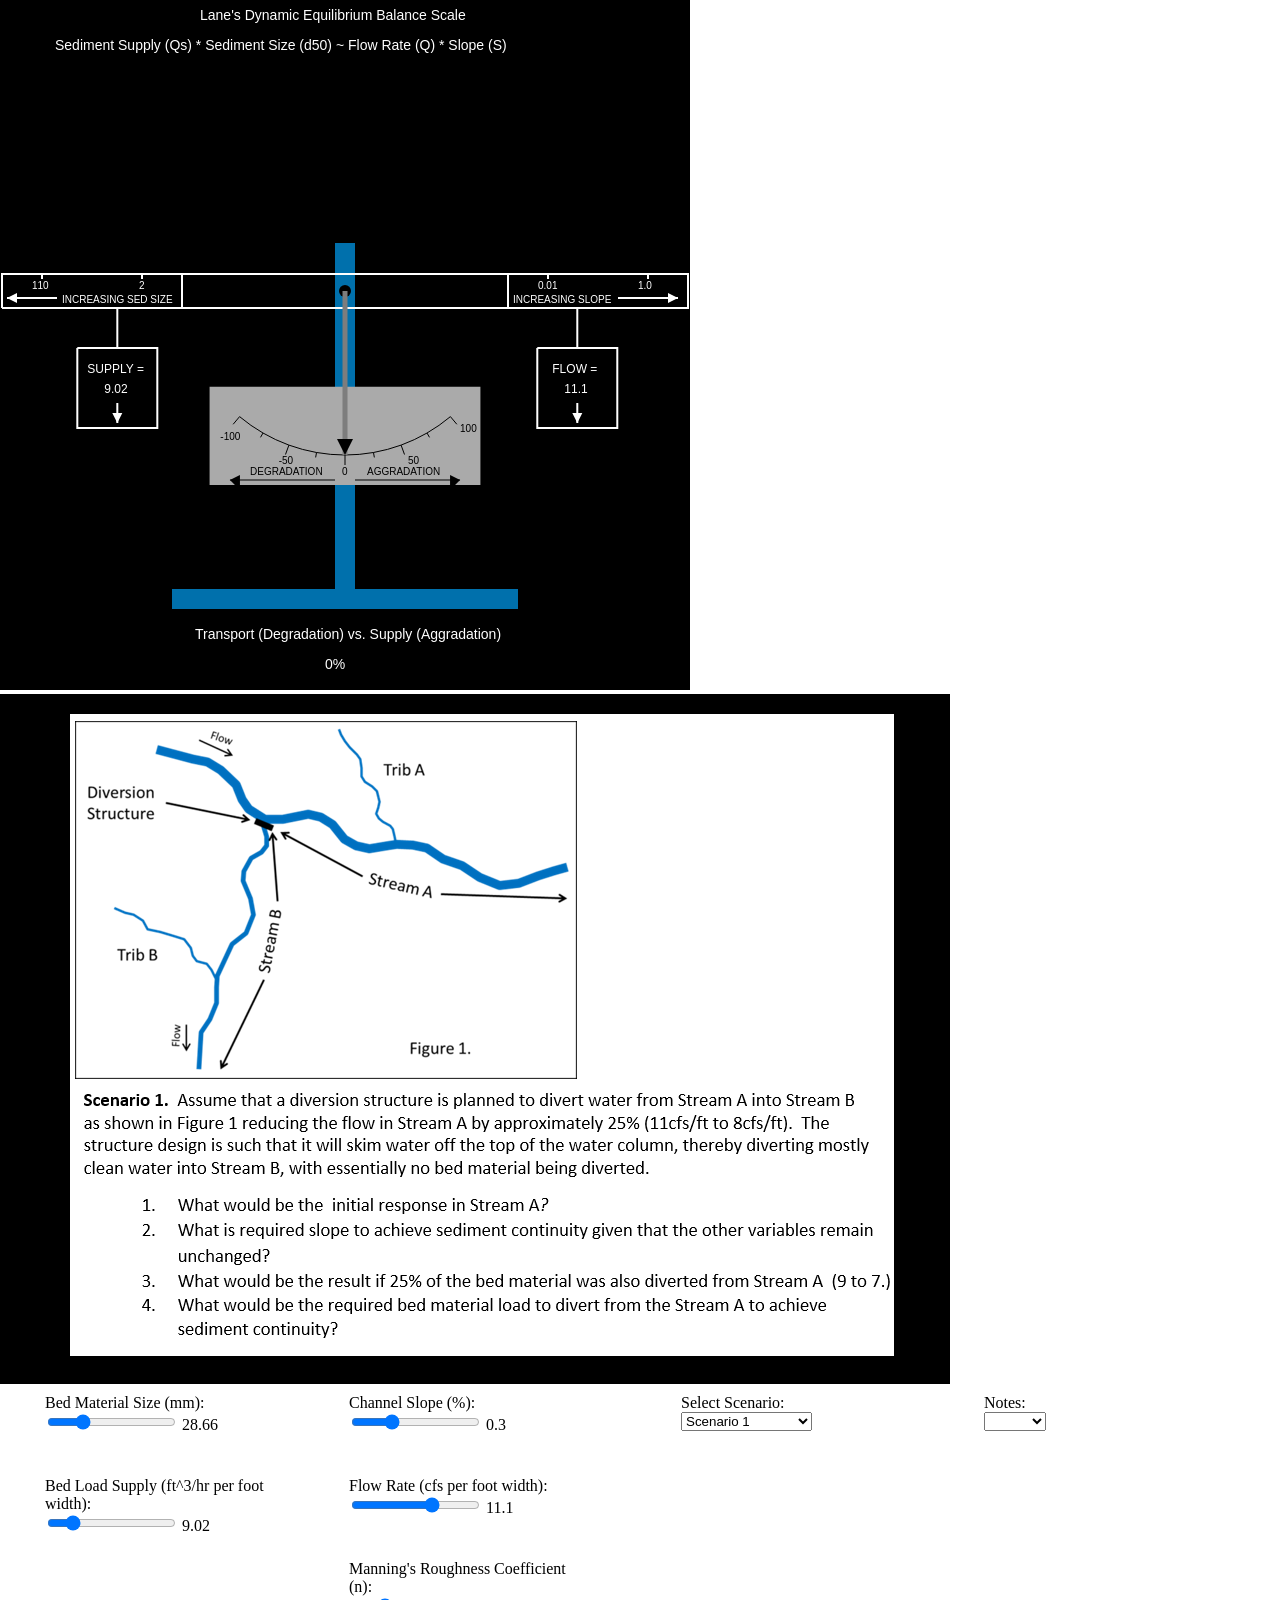
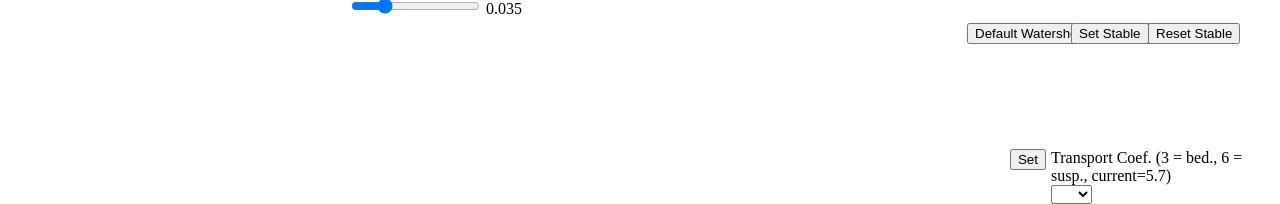
==== index.html @ 031f511f "Added a transport coefficient slider div, select object, and button in index.html and formatting for" ====
<!DOCTYPE html>
<html lang="en-us">
  <head>
    <meta charset="utf-8">
    <meta name="viewport" content="width=device-width, initial-scale=1.0">
    <title>Lanes Balance Scale</title>
    <script src="script.js" defer></script>
    <link href="style.css" rel="stylesheet">
  </head>
  <body>
    <canvas width="690" height="690" class="myCanvas">
      <p>Add suitable fallback here.</p>
    </canvas>
    <canvas width="950" height="690" class="myCanvas2">
      <p>Add suitable fallback here.</p>
    </canvas>
    <form>
      <div class="wrapper">
        <div class="sizeDiv">
          <label for="size">Bed Material Size (mm): </label>
          <input type="range" name="size" id="size" min="2.00" max="110.00" step="0.01" value="28.66">
          <output class="size-output" for="size"></output>
        </div>
        <div class="slopeDiv">
          <label for="slope">Channel Slope (%): </label>
          <input type="range" name="slope" id="slope" min="0.01" max="1.0" step="0.001" value="0.3">
          <output class="slope-output" for="slope"></output>
        </div>
        <div class="supplyDiv">
          <label for="supply">Bed Load Supply (ft^3/hr per foot width): </label>
          <input type="range" name="supply" id="supply" min="1.00" max="50.00" step="0.01" value="9.02">
          <output class="supply-output" for="supply"></output>
        </div>
        <div class="flowDiv">
          <label for="flow">Flow Rate (cfs per foot width): </label>
          <input type="range" name="flow" id="flow" min="2.0" max="16.0" step="0.1" value="11.1">
          <output class="flow-output" for="flow"></output>
        </div>
        <div class="manningDiv">
          <label for="manning">Manning's Roughness Coefficient (n): </label>
          <input type="range" name="manning" id="manning" min="0.01" max="0.12" step="0.001" value="0.035">
          <output class="manning-output" for="manning"></output>
        </div>
        <div class="selectTransportDiv">
          <label for="selectTransport">Transport Coef. (3 = bed., 6 = susp., current=5.7)</label>
          <select id="selectTransport" name="selectTransport">
            <option value="" selected></option>
            <option value="3.0">3.0</option>
            <option value="3.1">3.1</option>
            <option value="3.2">3.2</option>
            <option value="3.3">3.3</option>
            <option value="3.4">3.4</option>
            <option value="3.5">3.5</option>
            <option value="3.6">3.6</option>
            <option value="3.7">3.7</option>
            <option value="3.8">3.8</option>
            <option value="3.9">3.9</option>
            <option value="4.0">4.0</option>
            <option value="4.1">4.1</option>
            <option value="4.2">4.2</option>
            <option value="4.3">4.3</option>
            <option value="4.4">4.4</option>
            <option value="4.5">4.5</option>
            <option value="4.6">4.6</option>
            <option value="4.7">4.7</option>
            <option value="4.8">4.8</option>
            <option value="4.9">4.9</option>
            <option value="5.0">5.0</option>
            <option value="5.1">5.1</option>
            <option value="5.2">5.2</option>
            <option value="5.3">5.3</option>
            <option value="5.4">5.4</option>
            <option value="5.5">5.5</option>
            <option value="5.6">5.6</option>
            <option value="5.7">5.7</option>
            <option value="5.8">5.8</option>
            <option value="5.9">5.9</option>
            <option value="6.0">6.0</option>
          </select>   
        </div>
        <!-- <div class="areaWatershedDiv">
          <label for="areaWatershed">Watershed Area (sq.mi.): </label>
          <input type="range" name="areaWatershed" id="areaWatershed" min="0.1" max="50.0" step="0.1" value="15.0">
          <output class="areaWatershed-output" for="areaWatershed"></output>
        </div>
        <div class="slopeWatershedDiv">
          <label for="slopeWatershed">Watershed Slope (%): </label>
          <input type="range" name="slopeWatershed" id="slopeWatershed" min="0.01" max="1.0" step="0.01" value="0.3">
          <output class="slopeWatershed-output" for="slopeWatershed"></output>
        </div> -->
        <div class="defaultDiv">
          <button class="buttonDefault" type="button">Default Watershed</button>
        </div>
        <div class="submitDiv">
          <button class="buttonExcel" type="button">Set Watershed</button>
        </div>
        <div class="buttonDiv">
          <button class="buttonSetup" type="button">Set Stable</button>
        </div>
        <div class="resetDiv">
          <button class="buttonReset" type="button">Reset Stable</button>
        </div>
        <div class="setTransportDiv">
          <button class="buttonSetTransport" type="button">Set</button>
        </div>

        <div class="selectScenarioDiv">
          <label for="selectScenario">Select Scenario:</label>
          <select id="selectScenario" name="selectScenario">
            <option value="scenario1.png" selected>Scenario 1</option>
            <option value="scenario2.png">Meander Scenario</option>
            <option value="scenario3.png">Scenario 2</option>
            <!-- <option value="scenario4.png">Scenario 3</option> -->
          </select>   
        </div>
        <div class="selectNotesDiv">
          <label for="selectNotes">Notes:</label>
          <select id="selectNotes" name="selectNotes">
            <option value="note1.png">Note 1</option>
            <option value="note2.png">Note 2</option>
          </select>   
        </div>
      </div>
    </form>
  </body>
<!-- 
Answers for Scenario 1, Meander Scenario, and Scenario 2 assuming the following stable condition:
Stable at slope = 0.3%, flow = 11.1, size = 28.66, supply = 9.02 (Default for watershed = 15 sq.mi., S=0.3%).

Scenario 1:
(Assume stable at slope = 0.3%, flow = 11.1, size = 28.66, supply = 9.02)
1.  Answer:  Decrease flow from 11.1 to 8:  Shift towards aggradation: +48%
2.  (Assume slope = 0.3%, flow = 8, size = 28.66, supply = 9.02):  Aggradation:  +48%
    Answer:  Increase slope to 0.416%:  Aggradation:  +0%.
3.  (Assume slope = 0.3%, flow = 8, size = 28.66, supply = 9.02).  
    Answer:  Reduce supply from 9 to 7:  Shift from 48% aggradation to 26% aggradation.
4.  (Assume slope = 0.3%, flow = 8, size = 28.66, supply = 9).  
    Answer:  Reduction from 9 to 4.7 ft3/hr per foot width = 48% reduction.  (9-4.7/9 = 4.3/9 = 48% reduction).

Meander Scenario:
(Assume stable at slope = 0.3%, flow = 11.1, size = 28.66, supply = 9.02)
1.  Answer:  Decrease slope to 0.2%:  Shift towards aggradation: +56%
2.  Answer:  Reduction = 9.02*0.56 = 5.05 ~ 5; New transport capacity = 9.02 - 5.05 = 3.95 ~ 4.
3.  (Assume slope = 0.25%, flow = 16, size = 28.66, supply = 15):  Aggradation: +22%
    Answer:  Reduce supply by 5, from 15 to 10:  Shift towards degradation: -33% to -34%.
    
Scenario 2:
(Assume stable at slope = 0.3%, flow = 11.1, size = 28.66, supply = 9.02)
1.  Answer:  Decrease supply to 1:  Shift towards degradation: -89%
2.  (Assume slope = 0.3%, flow = 11.1, size = 28.66, supply = 1):  Degradation:  -89%
    Answer:  Reduce slope from 0.3% to 0.1%:  Degradation: +0%
-->

</html>
---- style.css ----
body {
  margin: 0;
  /* overflow: hidden; */
  padding : 0
}
label {
  display: block;
}
.wrapper {
  display: grid;
  grid-template-columns: 40px 1fr 30px 30px repeat(4, 1fr);
  gap: 5px;
  grid-template-rows: 1px 1fr 15px 1fr 15px repeat(3, 1fr);
}
.sizeDiv {
  grid-column: 2;
  grid-row: 2;
}
.supplyDiv {
  grid-column: 2;
  grid-row: 4;
}
.slopeDiv {
  grid-column: 5;
  grid-row: 2;
}
.flowDiv {
  grid-column: 5;
  grid-row: 4;
}
.manningDiv {
  grid-column: 5;
  grid-row: 6;
}
.selectTransportDiv {
  grid-column: 8;
  grid-row: 9;
}
/* .areaWatershedDiv {
  grid-column: 7;
  grid-row: 6;
  justify-self: end;
}

.slopeWatershedDiv {
  grid-column: 8;
  grid-row: 6;
} */
.defaultDiv {
  grid-column: 7;
  grid-row: 7;
  position: relative;
  left: 150px;
}
.submitDiv {
  grid-column: 7;
  grid-row: 7;
  position: relative;
  left: 275px;
}

.buttonDiv {
  grid-column: 8;
  grid-row: 7;
  position: relative;
  left: 20px;

}
.resetDiv {
  grid-column: 8;
  grid-row: 7;
  /* justify-self: start; */
  position: relative;
  left: 97px;
}
.setTransportDiv {
  grid-column: 7;
  grid-row: 9;
  justify-self: end;
}

.selectScenarioDiv {
  grid-column: 6;
  grid-row: 2;
  justify-self: end;
/*   position: relative;
  left: 0px;
  top: 0px; */
}

.selectNotesDiv {
  grid-column: 7;
  grid-row: 2;
  justify-self: end;
}
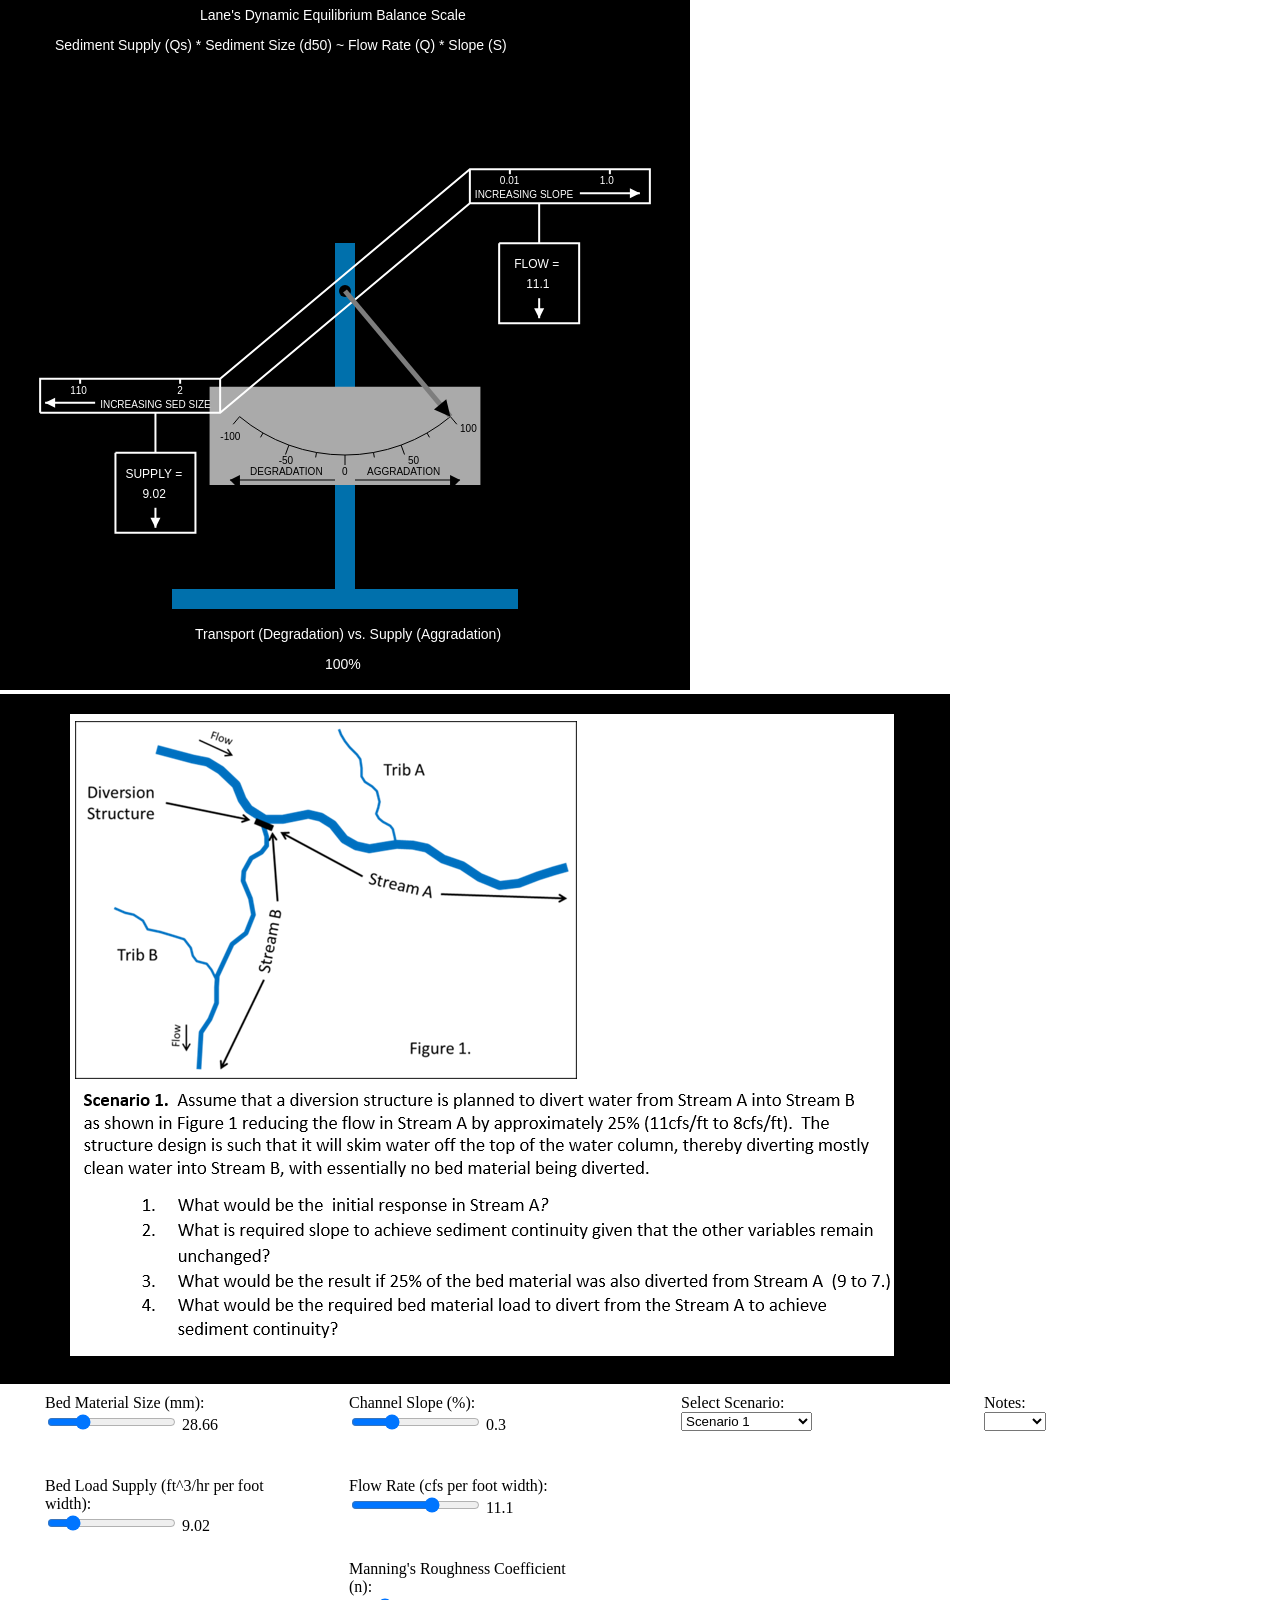
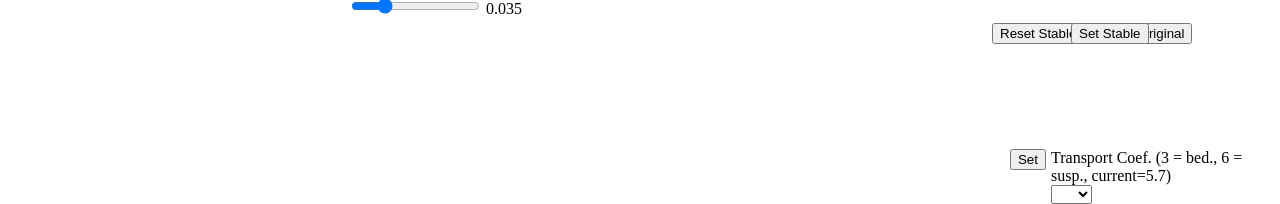
==== commit 2031b304: "Swapped out the 2 watershed buttons for the "Reset Stable" and a new function "Reset Original".  Com" ====
--- a/index.html
+++ b/index.html
@@ -89,17 +89,17 @@
           <output class="slopeWatershed-output" for="slopeWatershed"></output>
         </div> -->
         <div class="defaultDiv">
-          <button class="buttonDefault" type="button">Default Watershed</button>
+          <button class="buttonDefault" type="button">Reset Stable</button>
         </div>
         <div class="submitDiv">
-          <button class="buttonExcel" type="button">Set Watershed</button>
+          <button class="buttonExcel" type="button">Reset Original</button>
         </div>
         <div class="buttonDiv">
           <button class="buttonSetup" type="button">Set Stable</button>
         </div>
-        <div class="resetDiv">
+        <!-- <div class="resetDiv">
           <button class="buttonReset" type="button">Reset Stable</button>
-        </div>
+        </div> -->
         <div class="setTransportDiv">
           <button class="buttonSetTransport" type="button">Set</button>
         </div>
--- a/style.css
+++ b/style.css
@@ -50,7 +50,7 @@
   grid-column: 7;
   grid-row: 7;
   position: relative;
-  left: 150px;
+  left: 175px;
 }
 .submitDiv {
   grid-column: 7;
@@ -66,13 +66,13 @@
   left: 20px;
 
 }
-.resetDiv {
+/* .resetDiv {
   grid-column: 8;
   grid-row: 7;
-  /* justify-self: start; */
   position: relative;
   left: 97px;
-}
+} */
+
 .setTransportDiv {
   grid-column: 7;
   grid-row: 9;
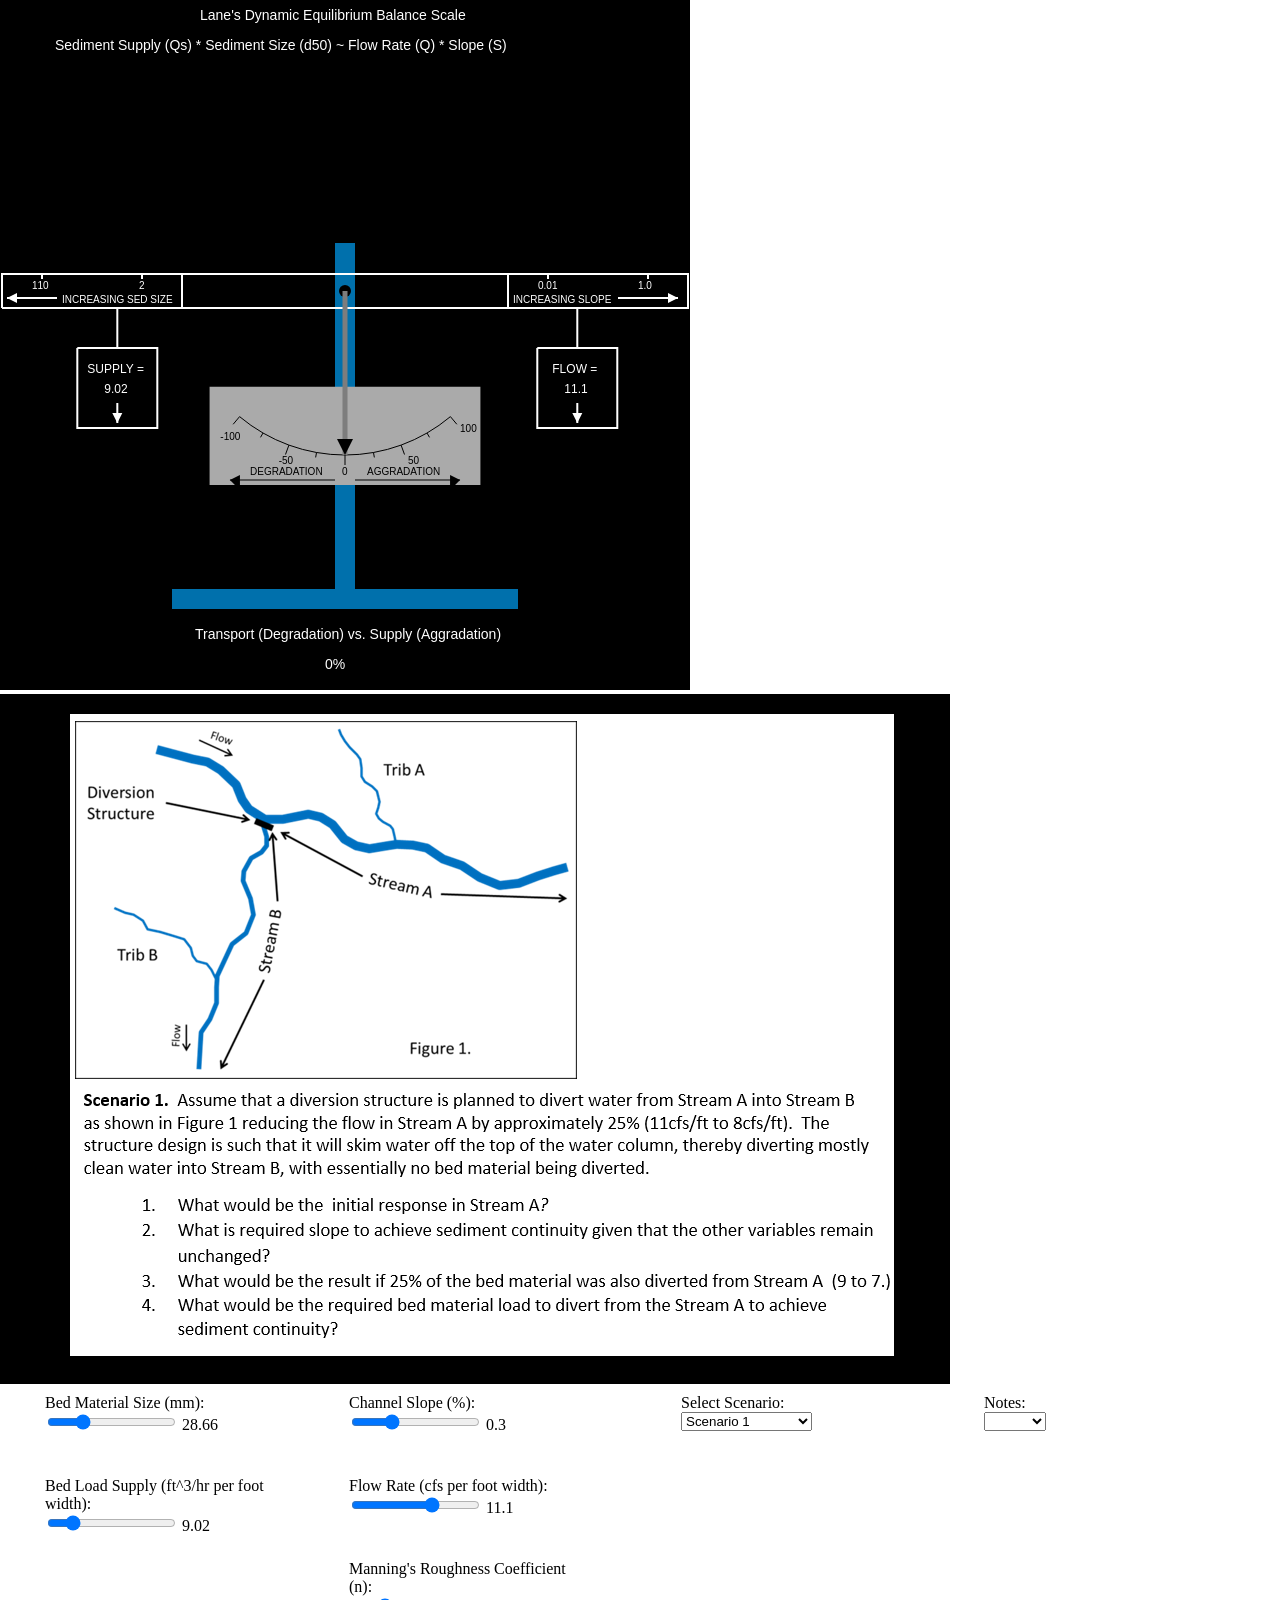
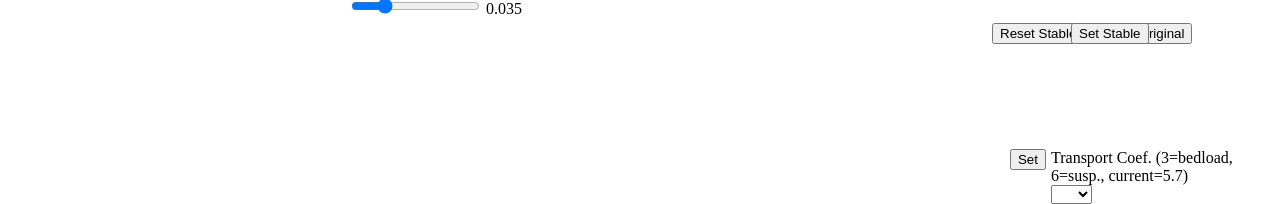
==== commit 9cd28368: "For organization & readability, created a new file, "utils.js", and moved the calculation and charti" ====
--- a/index.html
+++ b/index.html
@@ -4,7 +4,8 @@
     <meta charset="utf-8">
     <meta name="viewport" content="width=device-width, initial-scale=1.0">
     <title>Lanes Balance Scale</title>
-    <script src="script.js" defer></script>
+    <script src="utils.js" defer></script>
+    <script src="main.js" defer></script>
     <link href="style.css" rel="stylesheet">
   </head>
   <body>
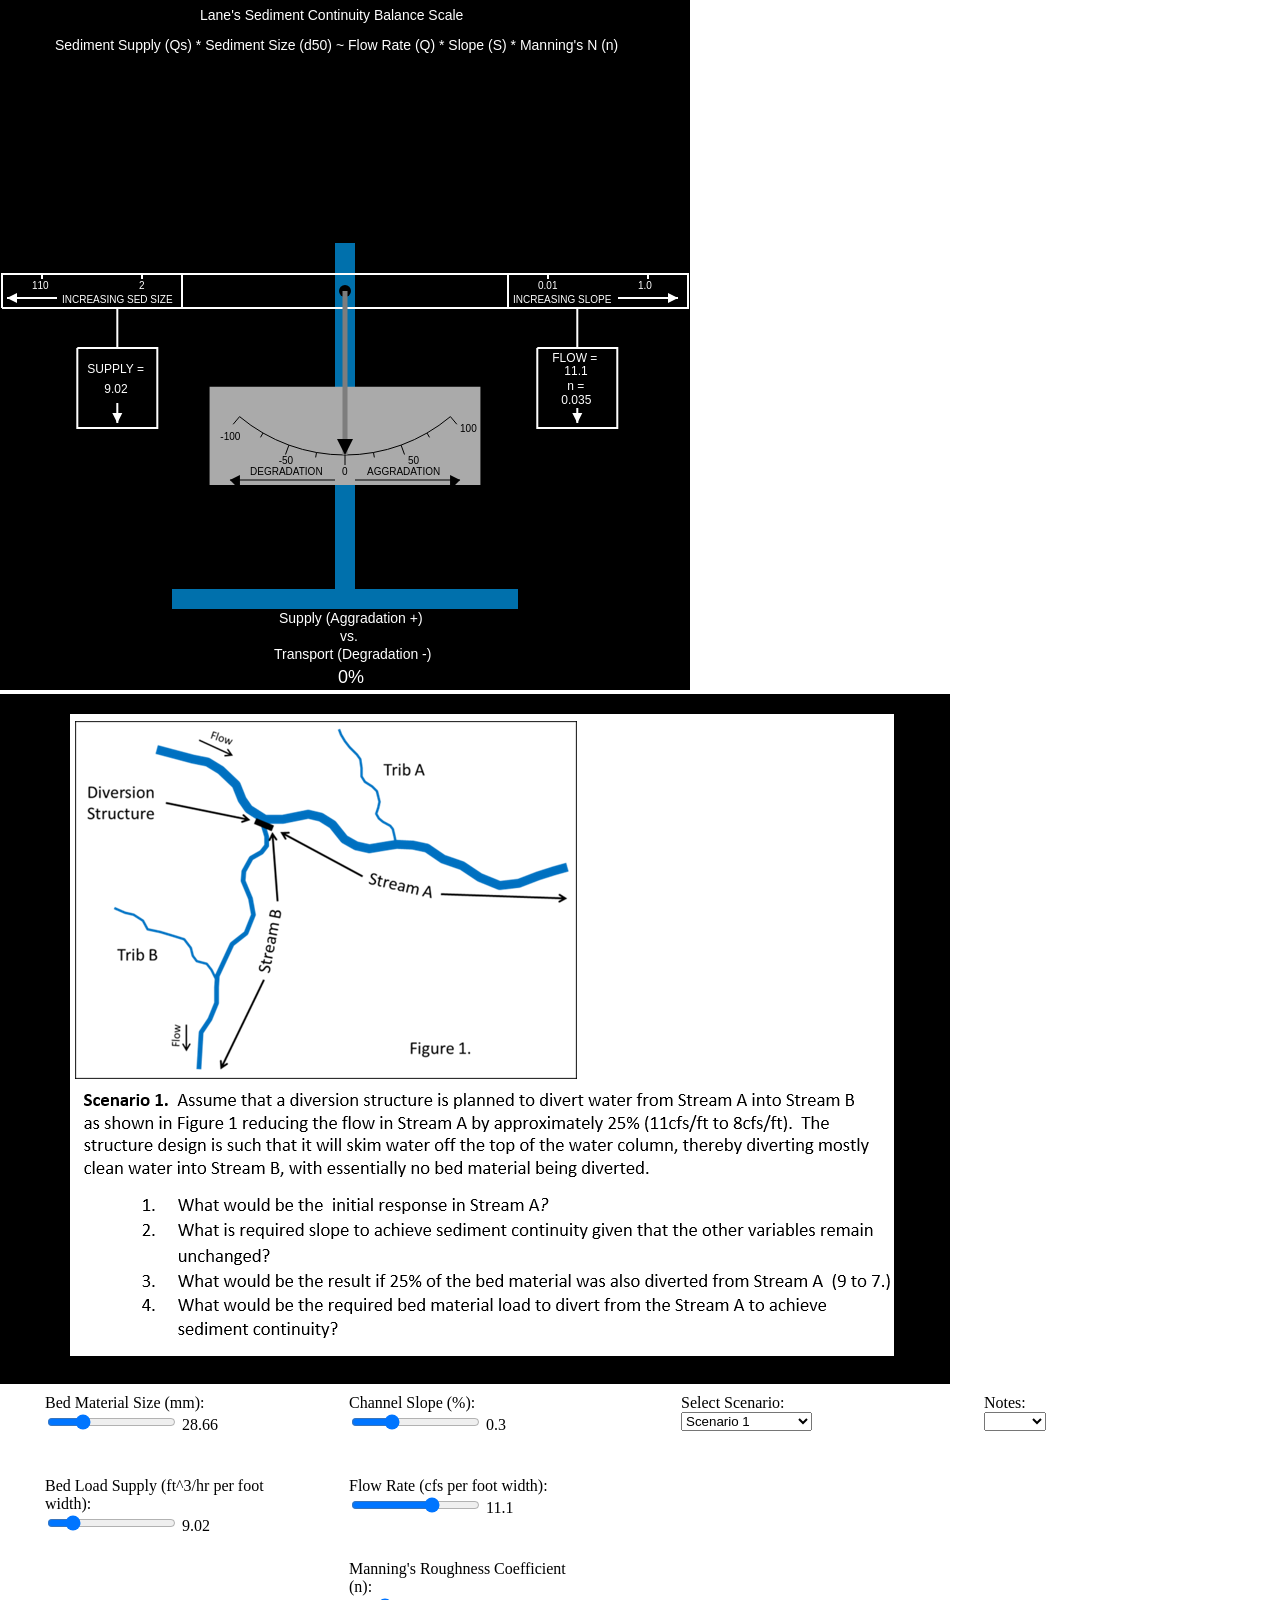
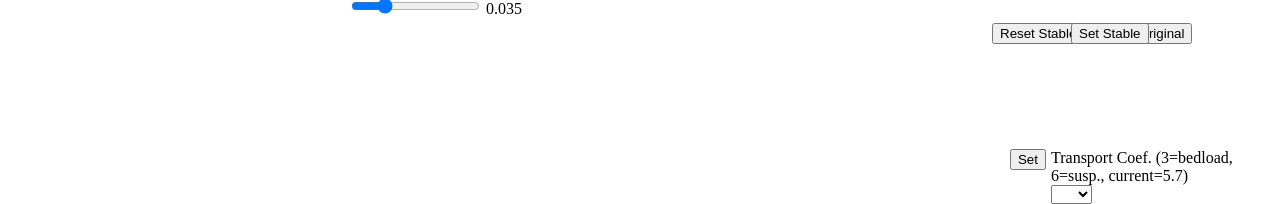
==== commit 4e867c42: "Removed extraneous code and revised comments in "main.js", "style.css", and "index.html"" ====
--- a/index.html
+++ b/index.html
@@ -79,16 +79,6 @@
             <option value="6.0">6.0</option>
           </select>   
         </div>
-        <!-- <div class="areaWatershedDiv">
-          <label for="areaWatershed">Watershed Area (sq.mi.): </label>
-          <input type="range" name="areaWatershed" id="areaWatershed" min="0.1" max="50.0" step="0.1" value="15.0">
-          <output class="areaWatershed-output" for="areaWatershed"></output>
-        </div>
-        <div class="slopeWatershedDiv">
-          <label for="slopeWatershed">Watershed Slope (%): </label>
-          <input type="range" name="slopeWatershed" id="slopeWatershed" min="0.01" max="1.0" step="0.01" value="0.3">
-          <output class="slopeWatershed-output" for="slopeWatershed"></output>
-        </div> -->
         <div class="defaultDiv">
           <button class="buttonDefault" type="button">Reset Stable</button>
         </div>
@@ -98,20 +88,15 @@
         <div class="buttonDiv">
           <button class="buttonSetup" type="button">Set Stable</button>
         </div>
-        <!-- <div class="resetDiv">
-          <button class="buttonReset" type="button">Reset Stable</button>
-        </div> -->
         <div class="setTransportDiv">
           <button class="buttonSetTransport" type="button">Set</button>
         </div>
-
         <div class="selectScenarioDiv">
           <label for="selectScenario">Select Scenario:</label>
           <select id="selectScenario" name="selectScenario">
             <option value="scenario1.png" selected>Scenario 1</option>
             <option value="scenario2.png">Meander Scenario</option>
             <option value="scenario3.png">Scenario 2</option>
-            <!-- <option value="scenario4.png">Scenario 3</option> -->
           </select>   
         </div>
         <div class="selectNotesDiv">
--- a/style.css
+++ b/style.css
@@ -1,6 +1,5 @@
 body {
   margin: 0;
-  /* overflow: hidden; */
   padding : 0
 }
 label {
@@ -36,16 +35,7 @@
   grid-column: 8;
   grid-row: 9;
 }
-/* .areaWatershedDiv {
-  grid-column: 7;
-  grid-row: 6;
-  justify-self: end;
-}
 
-.slopeWatershedDiv {
-  grid-column: 8;
-  grid-row: 6;
-} */
 .defaultDiv {
   grid-column: 7;
   grid-row: 7;
@@ -64,14 +54,7 @@
   grid-row: 7;
   position: relative;
   left: 20px;
-
 }
-/* .resetDiv {
-  grid-column: 8;
-  grid-row: 7;
-  position: relative;
-  left: 97px;
-} */
 
 .setTransportDiv {
   grid-column: 7;
@@ -83,9 +66,6 @@
   grid-column: 6;
   grid-row: 2;
   justify-self: end;
-/*   position: relative;
-  left: 0px;
-  top: 0px; */
 }
 
 .selectNotesDiv {
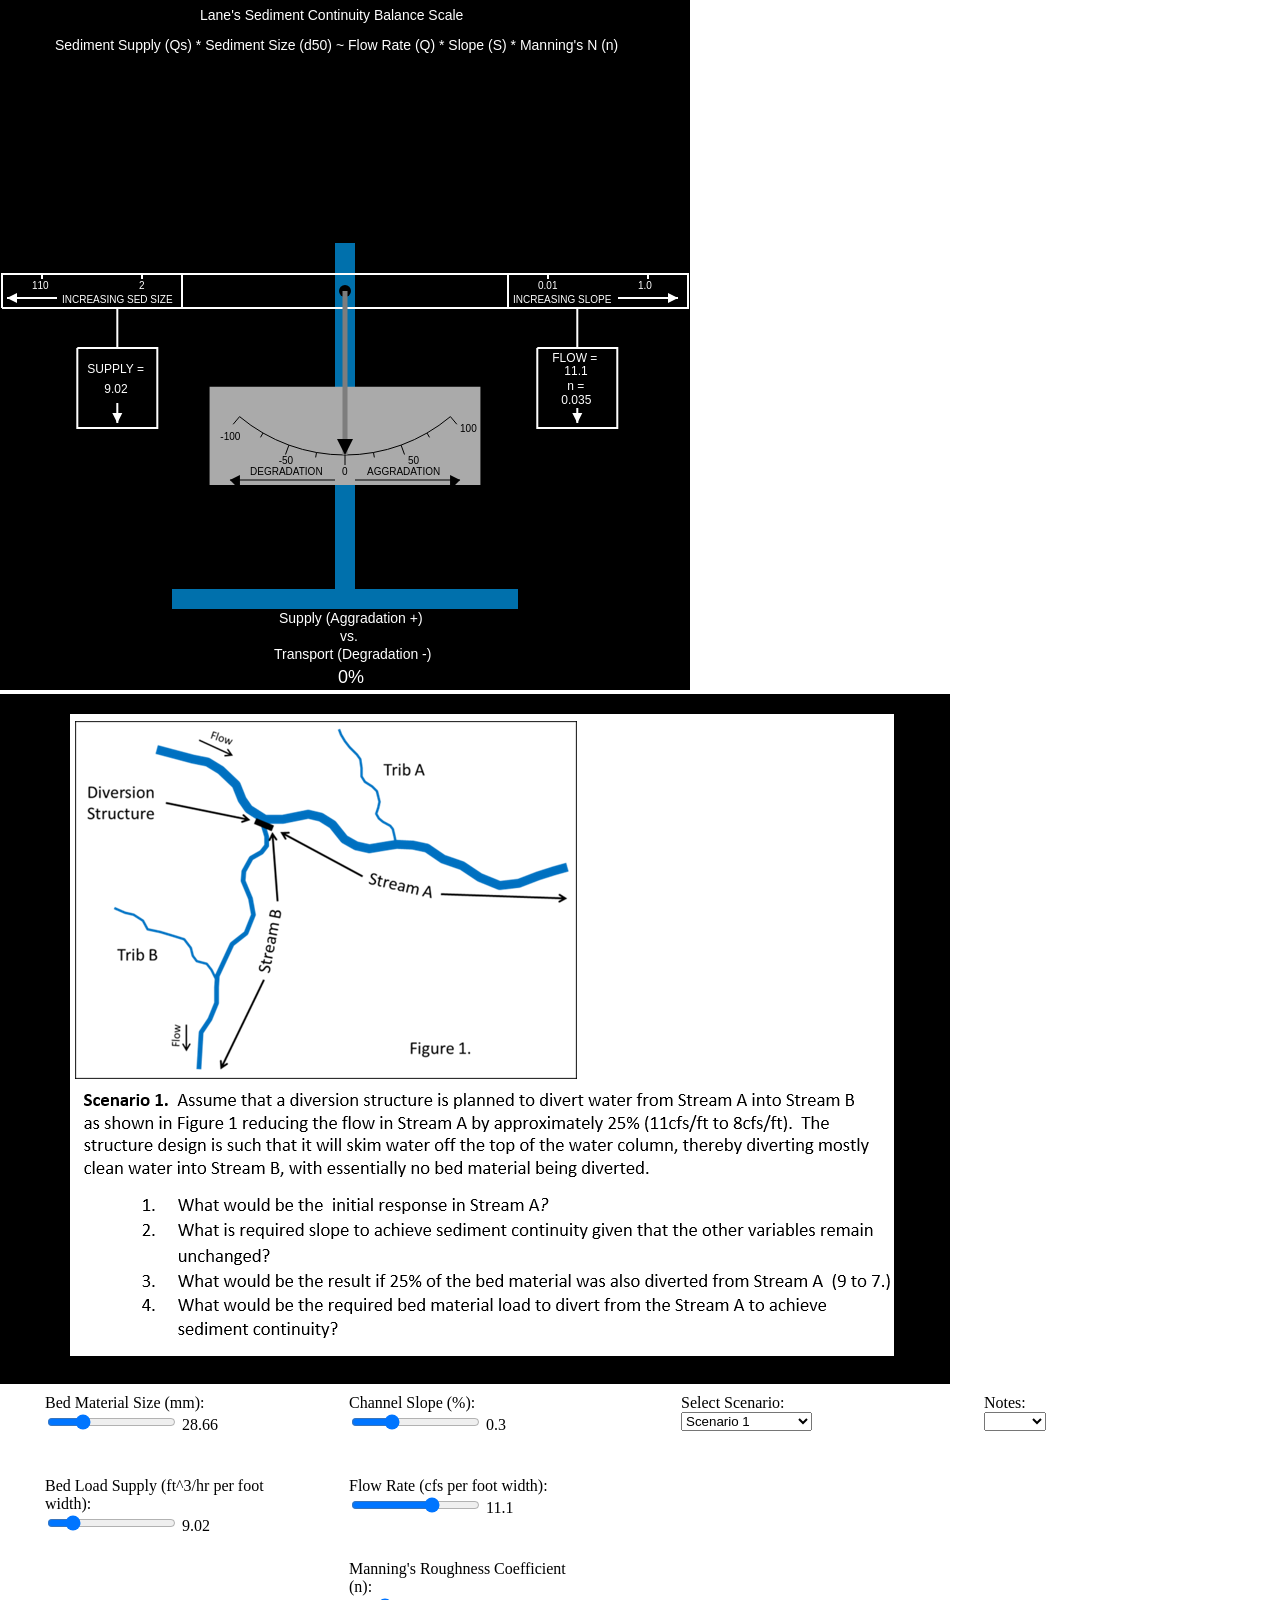
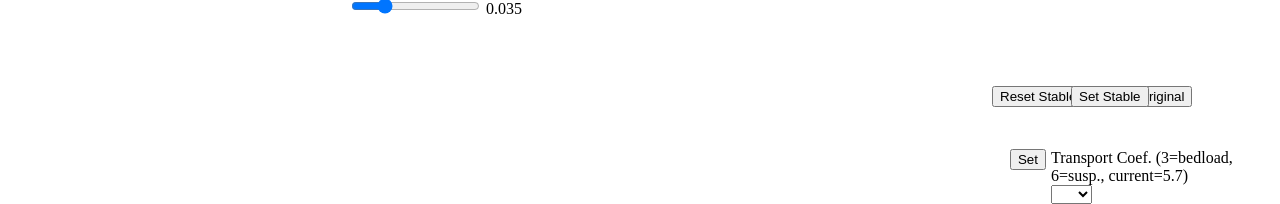
==== commit eec16c7b: "Separated the calculation code from the charting code by creating the file, "calc.js", and moving th" ====
--- a/index.html
+++ b/index.html
@@ -4,6 +4,7 @@
     <meta charset="utf-8">
     <meta name="viewport" content="width=device-width, initial-scale=1.0">
     <title>Lanes Balance Scale</title>
+    <script src="calc.js" defer></script>
     <script src="utils.js" defer></script>
     <script src="main.js" defer></script>
     <link href="style.css" rel="stylesheet">
--- a/style.css
+++ b/style.css
@@ -38,20 +38,20 @@
 
 .defaultDiv {
   grid-column: 7;
-  grid-row: 7;
+  grid-row: 8;
   position: relative;
   left: 175px;
 }
 .submitDiv {
   grid-column: 7;
-  grid-row: 7;
+  grid-row: 8;
   position: relative;
   left: 275px;
 }
 
 .buttonDiv {
   grid-column: 8;
-  grid-row: 7;
+  grid-row: 8;
   position: relative;
   left: 20px;
 }
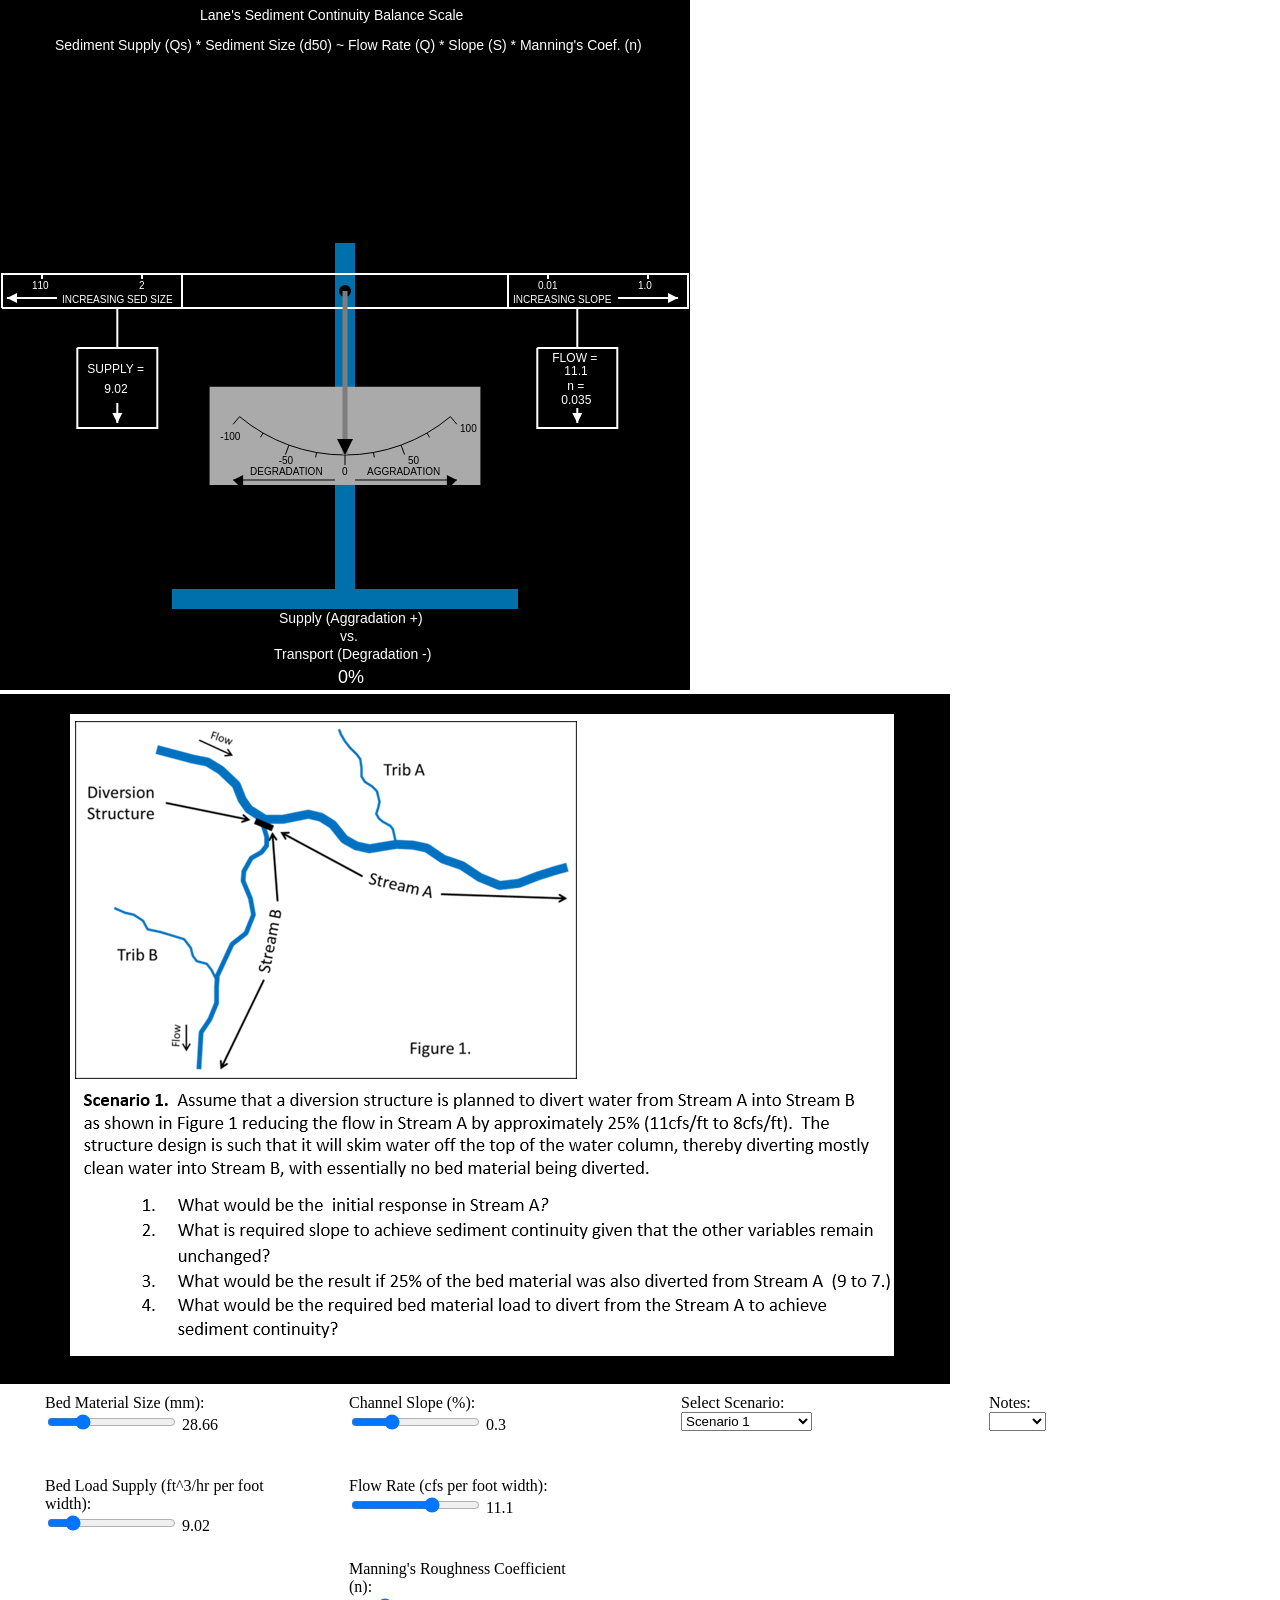
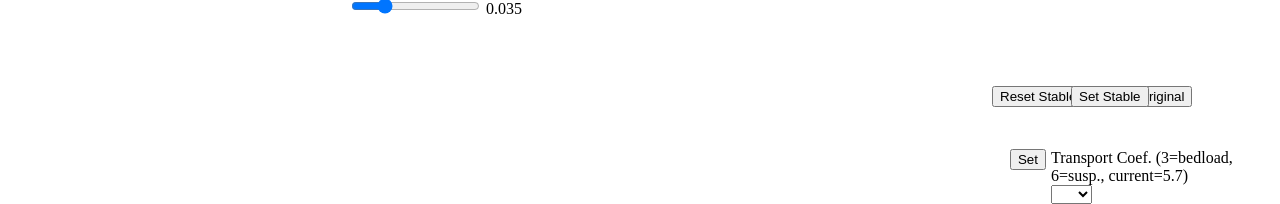
==== commit d1f0043a: "Added a revised notes file, "note.png".  Changed the Notes selection box, to only reference this fil" ====
--- a/index.html
+++ b/index.html
@@ -103,8 +103,7 @@
         <div class="selectNotesDiv">
           <label for="selectNotes">Notes:</label>
           <select id="selectNotes" name="selectNotes">
-            <option value="note1.png">Note 1</option>
-            <option value="note2.png">Note 2</option>
+            <option value="note.png">Notes</option>
           </select>   
         </div>
       </div>
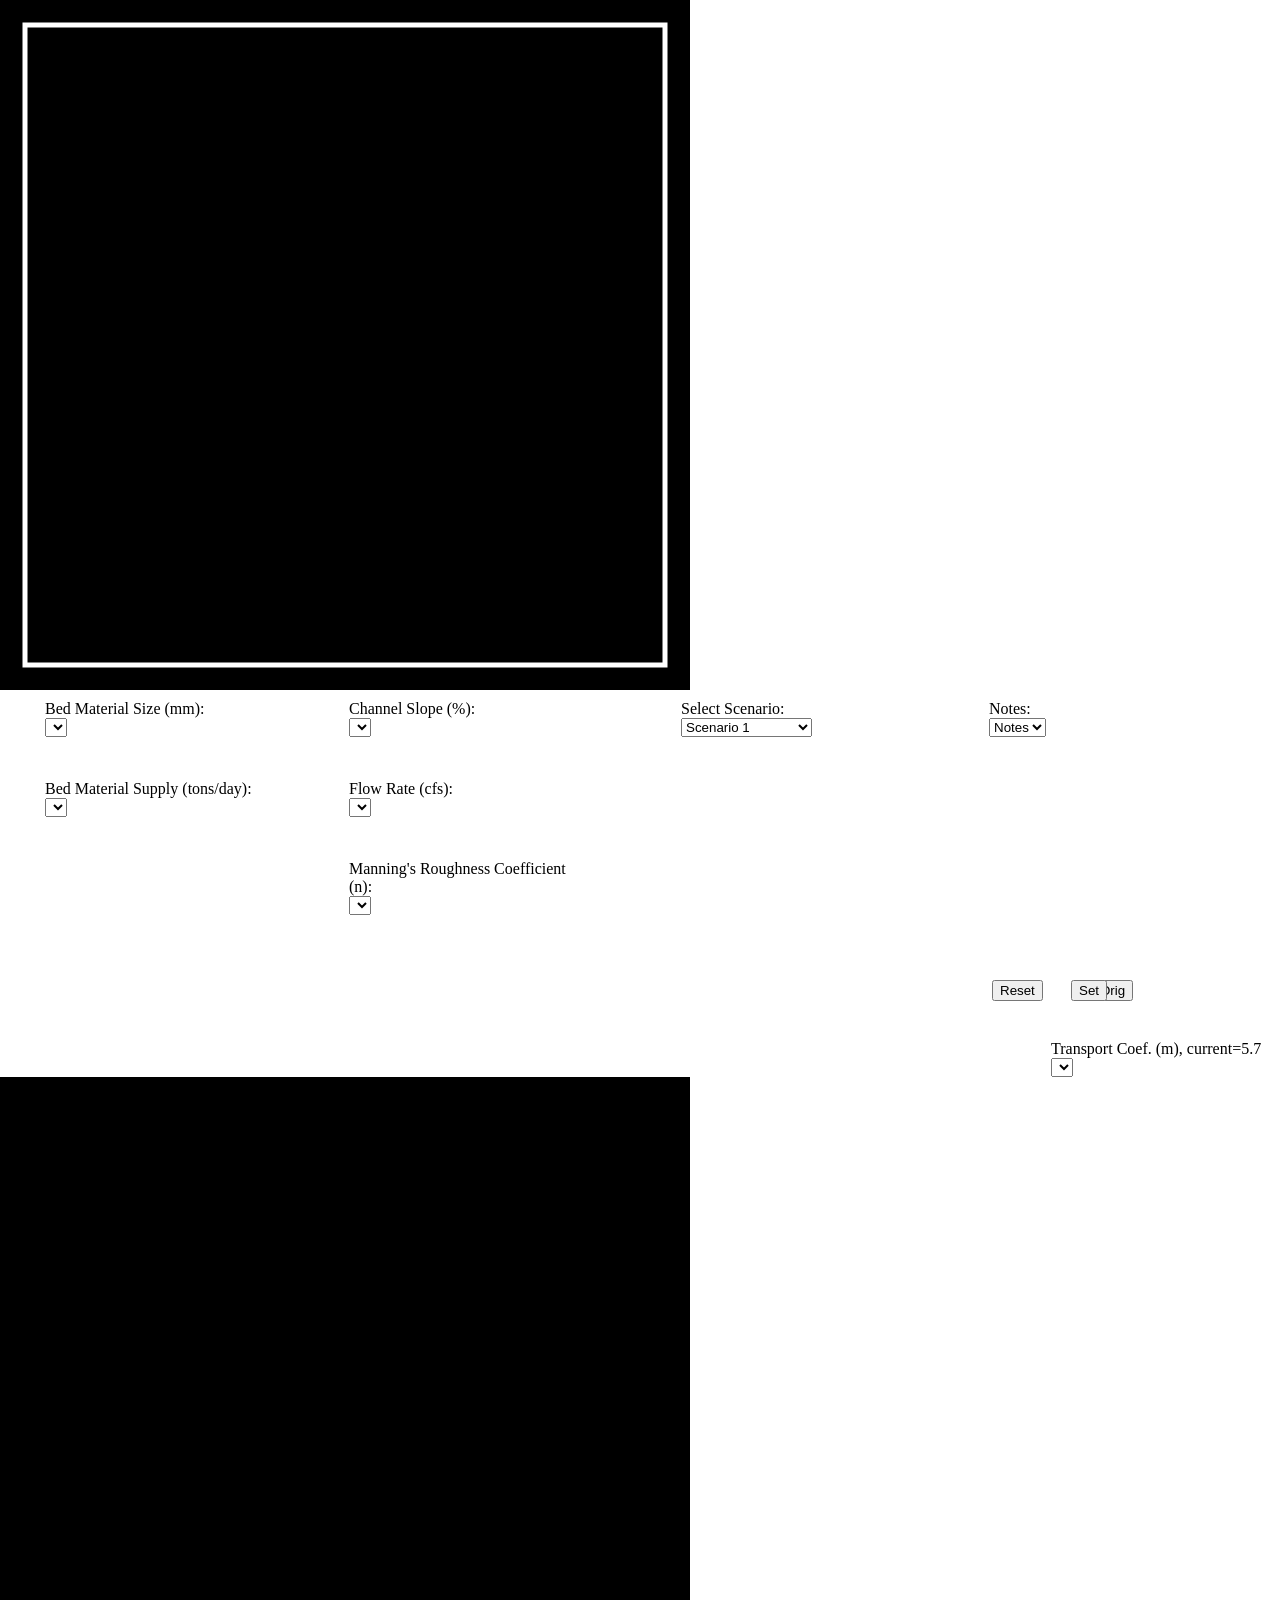
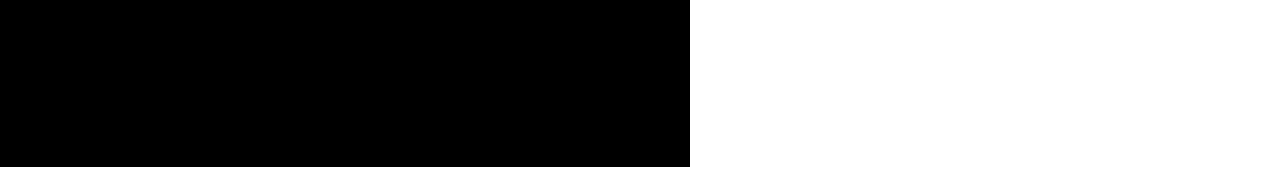
==== commit 304a57a4: "Changed "index.html".  Changed all the data entry slider bars to selection boxes.  Changed the layou" ====
--- a/index.html
+++ b/index.html
@@ -4,8 +4,9 @@
     <meta charset="utf-8">
     <meta name="viewport" content="width=device-width, initial-scale=1.0">
     <title>Lanes Balance Scale</title>
+    <script src="balance_scale.js" defer></script>
     <script src="calc.js" defer></script>
-    <script src="utils.js" defer></script>
+    <!-- <script src="chart.js" defer></script> -->
     <script src="main.js" defer></script>
     <link href="style.css" rel="stylesheet">
   </head>
@@ -13,84 +14,52 @@
     <canvas width="690" height="690" class="myCanvas">
       <p>Add suitable fallback here.</p>
     </canvas>
-    <canvas width="950" height="690" class="myCanvas2">
-      <p>Add suitable fallback here.</p>
-    </canvas>
     <form>
       <div class="wrapper">
         <div class="sizeDiv">
           <label for="size">Bed Material Size (mm): </label>
-          <input type="range" name="size" id="size" min="2.00" max="110.00" step="0.01" value="28.66">
-          <output class="size-output" for="size"></output>
+          <select id="size" name="size">
+            <!-- Options will be added here by JavaScript -->
+          </select>   
         </div>
         <div class="slopeDiv">
           <label for="slope">Channel Slope (%): </label>
-          <input type="range" name="slope" id="slope" min="0.01" max="1.0" step="0.001" value="0.3">
-          <output class="slope-output" for="slope"></output>
+          <select id="slope" name="slope">
+            <!-- Options will be added here by JavaScript -->
+          </select>
         </div>
         <div class="supplyDiv">
-          <label for="supply">Bed Load Supply (ft^3/hr per foot width): </label>
-          <input type="range" name="supply" id="supply" min="1.00" max="50.00" step="0.01" value="9.02">
-          <output class="supply-output" for="supply"></output>
+          <label for="supply">Bed Material Supply (tons/day): </label>
+          <select id="supply" name="supply">
+            <!-- Options will be added here by JavaScript -->
+          </select>
         </div>
         <div class="flowDiv">
-          <label for="flow">Flow Rate (cfs per foot width): </label>
-          <input type="range" name="flow" id="flow" min="2.0" max="16.0" step="0.1" value="11.1">
-          <output class="flow-output" for="flow"></output>
+          <label for="flow">Flow Rate (cfs): </label>
+          <select id="flow" name="flow">
+            <!-- Options will be added here by JavaScript -->
+          </select>   
         </div>
         <div class="manningDiv">
           <label for="manning">Manning's Roughness Coefficient (n): </label>
-          <input type="range" name="manning" id="manning" min="0.01" max="0.12" step="0.001" value="0.035">
-          <output class="manning-output" for="manning"></output>
+          <select id="manning" name="manning">
+            <!-- Options will be added here by JavaScript -->
+          </select>   
         </div>
         <div class="selectTransportDiv">
-          <label for="selectTransport">Transport Coef. (3 = bed., 6 = susp., current=5.7)</label>
+          <label for="selectTransport">Transport Coef. (m), current=5.7</label>
           <select id="selectTransport" name="selectTransport">
-            <option value="" selected></option>
-            <option value="3.0">3.0</option>
-            <option value="3.1">3.1</option>
-            <option value="3.2">3.2</option>
-            <option value="3.3">3.3</option>
-            <option value="3.4">3.4</option>
-            <option value="3.5">3.5</option>
-            <option value="3.6">3.6</option>
-            <option value="3.7">3.7</option>
-            <option value="3.8">3.8</option>
-            <option value="3.9">3.9</option>
-            <option value="4.0">4.0</option>
-            <option value="4.1">4.1</option>
-            <option value="4.2">4.2</option>
-            <option value="4.3">4.3</option>
-            <option value="4.4">4.4</option>
-            <option value="4.5">4.5</option>
-            <option value="4.6">4.6</option>
-            <option value="4.7">4.7</option>
-            <option value="4.8">4.8</option>
-            <option value="4.9">4.9</option>
-            <option value="5.0">5.0</option>
-            <option value="5.1">5.1</option>
-            <option value="5.2">5.2</option>
-            <option value="5.3">5.3</option>
-            <option value="5.4">5.4</option>
-            <option value="5.5">5.5</option>
-            <option value="5.6">5.6</option>
-            <option value="5.7">5.7</option>
-            <option value="5.8">5.8</option>
-            <option value="5.9">5.9</option>
-            <option value="6.0">6.0</option>
+            <!-- Options will be added here by JavaScript -->
           </select>   
         </div>
         <div class="defaultDiv">
-          <button class="buttonDefault" type="button">Reset Stable</button>
+          <button class="buttonDefault" type="button">Reset</button>
         </div>
         <div class="submitDiv">
-          <button class="buttonExcel" type="button">Reset Original</button>
+          <button class="buttonExcel" type="button">Orig</button>
         </div>
         <div class="buttonDiv">
-          <button class="buttonSetup" type="button">Set Stable</button>
-        </div>
-        <div class="setTransportDiv">
-          <button class="buttonSetTransport" type="button">Set</button>
+          <button class="buttonSetup" type="button">Set</button>
         </div>
         <div class="selectScenarioDiv">
           <label for="selectScenario">Select Scenario:</label>
@@ -108,6 +77,23 @@
         </div>
       </div>
     </form>
+    <canvas width="690" height="690" class="myCanvas2">
+      <p>Add suitable fallback here.</p>
+    </canvas>
+    <!-- <form>
+      <div class="wrapper2">
+        <div class="widthDiv">
+          <label for="selectWidth">Stream Width (feet): </label>
+          <select id="selectWidth" name="selectWidth">
+          </select>   
+        </div>
+        <div class="densityDiv">
+          <label for="selectDensity">Bed Material Density (lbs/ft^3): </label>
+          <select id="selectDensity" name="selectDensity">
+          </select>   
+        </div>
+      </div>
+    </form> -->
   </body>
 <!-- 
 Answers for Scenario 1, Meander Scenario, and Scenario 2 assuming the following stable condition:
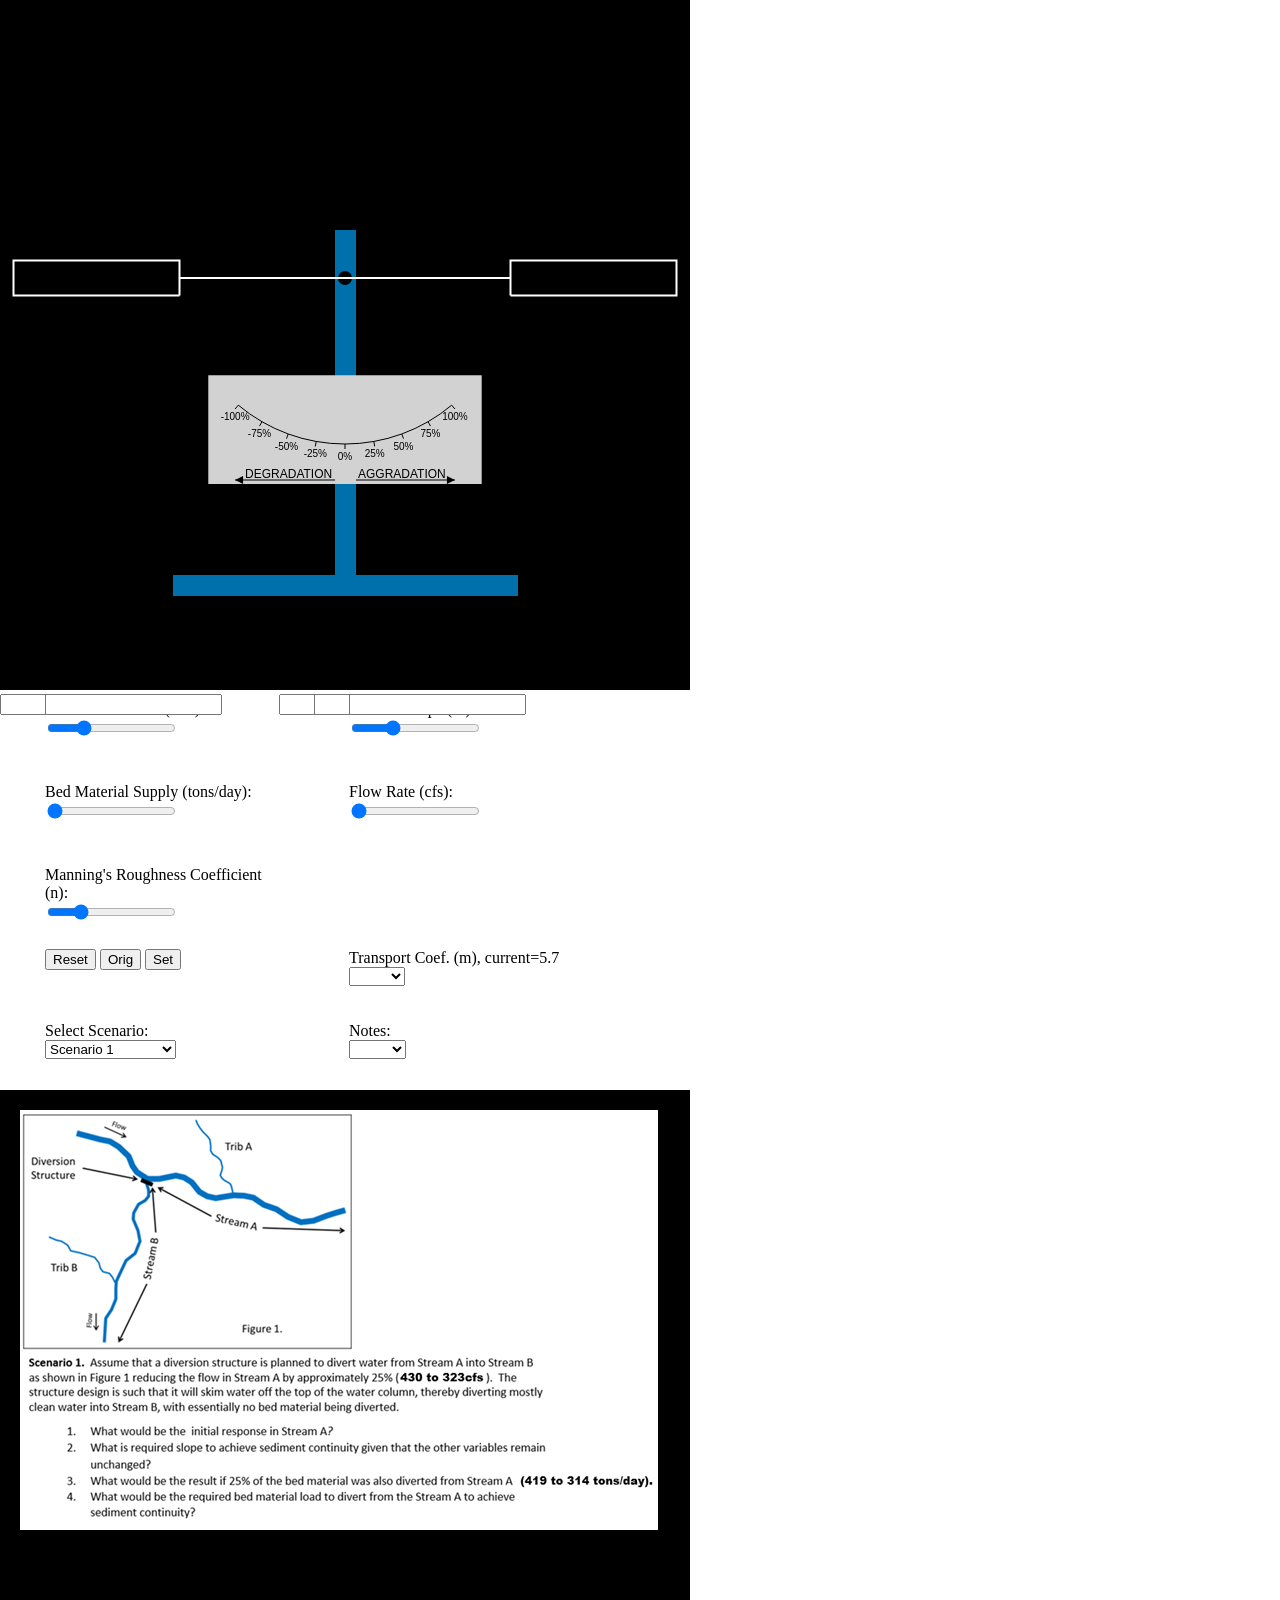
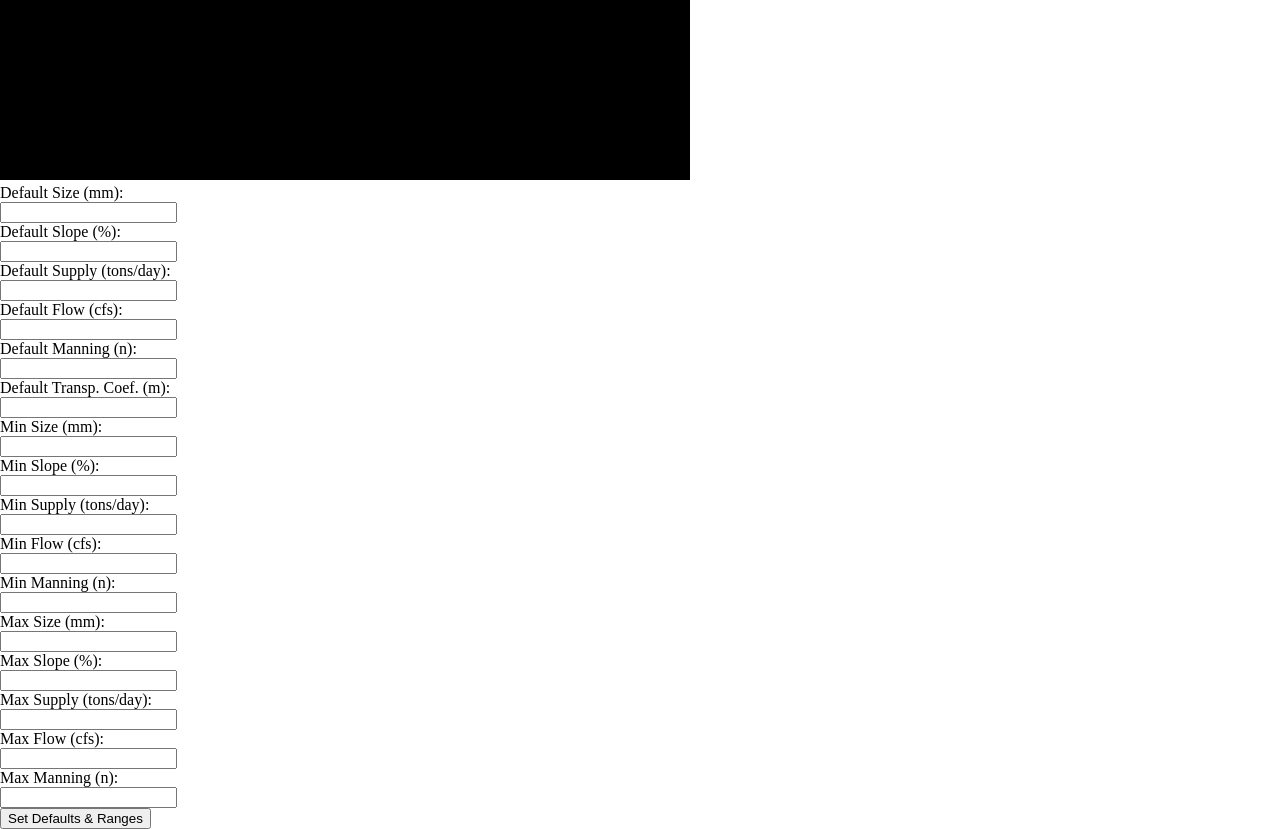
==== commit 150792e4: "Modified index.html.  Replaced the select inputs with slider bars.  Added text inputs to work in con" ====
--- a/index.html
+++ b/index.html
@@ -18,33 +18,43 @@
       <div class="wrapper">
         <div class="sizeDiv">
           <label for="size">Bed Material Size (mm): </label>
-          <select id="size" name="size">
-            <!-- Options will be added here by JavaScript -->
-          </select>   
+          <input type="range" name="size" id="size" min="0.05" max="110.00" step="0.01" value="28.70">
+          <output class="size-output" for="size"></output>
+        </div>
+        <div class="textSizeDiv">
+          <input type="text" id="textSize" name="textSize" />   
         </div>
         <div class="slopeDiv">
           <label for="slope">Channel Slope (%): </label>
-          <select id="slope" name="slope">
-            <!-- Options will be added here by JavaScript -->
-          </select>
+          <input type="range" name="slope" id="slope" min="0.001" max="1.0" step="0.001" value="0.3">
+          <output class="slope-output" for="slope"></output>
+        </div>
+        <div class="textSlopeDiv">
+          <input type="text" id="textSlope" name="textSlope" />   
         </div>
         <div class="supplyDiv">
           <label for="supply">Bed Material Supply (tons/day): </label>
-          <select id="supply" name="supply">
-            <!-- Options will be added here by JavaScript -->
-          </select>
+          <input type="range" name="supply" id="supply" min="1" max="250000" step="1" value="419">
+          <output class="supply-output" for="supply"></output>
+        </div>
+        <div class="textSupplyDiv">
+          <input type="text" id="textSupply" name="textSupply" />   
         </div>
         <div class="flowDiv">
           <label for="flow">Flow Rate (cfs): </label>
-          <select id="flow" name="flow">
-            <!-- Options will be added here by JavaScript -->
-          </select>   
+          <input type="range" name="flow" id="flow" min="1" max="205000" step="1" value="430">
+          <output class="flow-output" for="flow"></output>
+        </div>
+        <div class="textFlowDiv">
+          <input type="text" id="textFlow" name="textFlow" />   
         </div>
         <div class="manningDiv">
           <label for="manning">Manning's Roughness Coefficient (n): </label>
-          <select id="manning" name="manning">
-            <!-- Options will be added here by JavaScript -->
-          </select>   
+          <input type="range" name="manning" id="manning" min="0.01" max="0.12" step="0.001" value="0.035">
+          <output class="manning-output" for="manning"></output>
+        </div>
+        <div class="textManningDiv">
+          <input type="text" id="textManning" name="textManning" />   
         </div>
         <div class="selectTransportDiv">
           <label for="selectTransport">Transport Coef. (m), current=5.7</label>
@@ -80,47 +90,76 @@
     <canvas width="690" height="690" class="myCanvas2">
       <p>Add suitable fallback here.</p>
     </canvas>
-    <!-- <form>
+    <form>
       <div class="wrapper2">
-        <div class="widthDiv">
-          <label for="selectWidth">Stream Width (feet): </label>
-          <select id="selectWidth" name="selectWidth">
-          </select>   
+        <div class="defaultSizeDiv">
+          <label for="textDefaultSize">Default Size (mm): </label>
+          <input type="text" id="textDefaultSize" name="textDefaultSize" />   
         </div>
-        <div class="densityDiv">
-          <label for="selectDensity">Bed Material Density (lbs/ft^3): </label>
-          <select id="selectDensity" name="selectDensity">
-          </select>   
+        <div class="defaultSlopeDiv">
+          <label for="textDefaultSlope">Default Slope (%): </label>
+          <input type="text" id="textDefaultSlope" name="textDefaultSlope" />   
+        </div>
+        <div class="defaultSupplyDiv">
+          <label for="textDefaultSupply">Default Supply (tons/day): </label>
+          <input type="text" id="textDefaultSupply" name="textDefaultSupply" />   
+        </div>
+        <div class="defaultFlowDiv">
+          <label for="textDefaultFlow">Default Flow (cfs): </label>
+          <input type="text" id="textDefaultFlow" name="textDefaultFlow" />   
+        </div>
+        <div class="defaultManningDiv">
+          <label for="textDefaultManning">Default Manning (n): </label>
+          <input type="text" id="textDefaultManning" name="textDefaultManning" />   
+        </div>
+        <div class="defaultTransportDiv">
+          <label for="textDefaultTransport">Default Transp. Coef. (m): </label>
+          <input type="text" id="textDefaultTransport" name="textDefaultTransport" />   
+        </div>
+        <div class="minSizeDiv">
+          <label for="textMinSize">Min Size (mm): </label>
+          <input type="text" id="textMinSize" name="textMinSize" />   
+        </div>
+        <div class="minSlopeDiv">
+          <label for="textMinSlope">Min Slope (%): </label>
+          <input type="text" id="textMinSlope" name="textMinSlope" />   
+        </div>
+        <div class="minSupplyDiv">
+          <label for="textMinSupply">Min Supply (tons/day): </label>
+          <input type="text" id="textMinSupply" name="textMinSupply" />   
+        </div>
+        <div class="minFlowDiv">
+          <label for="textMinFlow">Min Flow (cfs): </label>
+          <input type="text" id="textMinFlow" name="textMinFlow" />   
+        </div>
+        <div class="minManningDiv">
+          <label for="textMinManning">Min Manning (n): </label>
+          <input type="text" id="textMinManning" name="textMinManning" />   
+        </div>
+        <div class="maxSizeDiv">
+          <label for="textMaxSize">Max Size (mm): </label>
+          <input type="text" id="textMaxSize" name="textMaxSize" />   
+        </div>
+        <div class="maxSlopeDiv">
+          <label for="textMaxSlope">Max Slope (%): </label>
+          <input type="text" id="textMaxSlope" name="textMaxSlope" />   
+        </div>
+        <div class="maxSupplyDiv">
+          <label for="textMaxSupply">Max Supply (tons/day): </label>
+          <input type="text" id="textMaxSupply" name="textMaxSupply" />   
+        </div>
+        <div class="maxFlowDiv">
+          <label for="textMaxFlow">Max Flow (cfs): </label>
+          <input type="text" id="textMaxFlow" name="textMaxFlow" />   
+        </div>
+        <div class="maxManningDiv">
+          <label for="textMaxManning">Max Manning (n): </label>
+          <input type="text" id="textMaxManning" name="textMaxManning" />   
+        </div>
+        <div class="buttonSetRangesDefaultsDiv">
+          <button class="buttonSetRangesDefaults" type="button">Set Defaults & Ranges</button>
         </div>
       </div>
-    </form> -->
+    </form>
   </body>
-<!-- 
-Answers for Scenario 1, Meander Scenario, and Scenario 2 assuming the following stable condition:
-Stable at slope = 0.3%, flow = 11.1, size = 28.66, supply = 9.02 (Default for watershed = 15 sq.mi., S=0.3%).
-
-Scenario 1:
-(Assume stable at slope = 0.3%, flow = 11.1, size = 28.66, supply = 9.02)
-1.  Answer:  Decrease flow from 11.1 to 8:  Shift towards aggradation: +48%
-2.  (Assume slope = 0.3%, flow = 8, size = 28.66, supply = 9.02):  Aggradation:  +48%
-    Answer:  Increase slope to 0.416%:  Aggradation:  +0%.
-3.  (Assume slope = 0.3%, flow = 8, size = 28.66, supply = 9.02).  
-    Answer:  Reduce supply from 9 to 7:  Shift from 48% aggradation to 26% aggradation.
-4.  (Assume slope = 0.3%, flow = 8, size = 28.66, supply = 9).  
-    Answer:  Reduction from 9 to 4.7 ft3/hr per foot width = 48% reduction.  (9-4.7/9 = 4.3/9 = 48% reduction).
-
-Meander Scenario:
-(Assume stable at slope = 0.3%, flow = 11.1, size = 28.66, supply = 9.02)
-1.  Answer:  Decrease slope to 0.2%:  Shift towards aggradation: +56%
-2.  Answer:  Reduction = 9.02*0.56 = 5.05 ~ 5; New transport capacity = 9.02 - 5.05 = 3.95 ~ 4.
-3.  (Assume slope = 0.25%, flow = 16, size = 28.66, supply = 15):  Aggradation: +22%
-    Answer:  Reduce supply by 5, from 15 to 10:  Shift towards degradation: -33% to -34%.
-    
-Scenario 2:
-(Assume stable at slope = 0.3%, flow = 11.1, size = 28.66, supply = 9.02)
-1.  Answer:  Decrease supply to 1:  Shift towards degradation: -89%
-2.  (Assume slope = 0.3%, flow = 11.1, size = 28.66, supply = 1):  Degradation:  -89%
-    Answer:  Reduce slope from 0.3% to 0.1%:  Degradation: +0%
--->
-
-</html>
+</html>
--- a/style.css
+++ b/style.css
@@ -9,7 +9,7 @@
   display: grid;
   grid-template-columns: 40px 1fr 30px 30px repeat(4, 1fr);
   gap: 5px;
-  grid-template-rows: 1px 1fr 15px 1fr 15px repeat(3, 1fr);
+  grid-template-rows: 1px 1fr 15px 1fr 15px 1fr 15px 1fr 5px 1fr 5px;
 }
 .sizeDiv {
   grid-column: 2;
@@ -28,48 +28,59 @@
   grid-row: 4;
 }
 .manningDiv {
-  grid-column: 5;
+  grid-column: 2;
   grid-row: 6;
 }
 .selectTransportDiv {
-  grid-column: 8;
-  grid-row: 9;
+  grid-column: 5;
+  grid-row: 8;
 }
 
 .defaultDiv {
-  grid-column: 7;
+  grid-column: 2;
   grid-row: 8;
   position: relative;
-  left: 175px;
+  left: 0px;
 }
 .submitDiv {
-  grid-column: 7;
+  grid-column: 2;
   grid-row: 8;
   position: relative;
-  left: 275px;
+  left: 55px;
 }
 
 .buttonDiv {
-  grid-column: 8;
+  grid-column: 2;
   grid-row: 8;
   position: relative;
-  left: 20px;
-}
-
-.setTransportDiv {
-  grid-column: 7;
-  grid-row: 9;
-  justify-self: end;
+  left: 100px;
 }
 
 .selectScenarioDiv {
-  grid-column: 6;
-  grid-row: 2;
-  justify-self: end;
+  grid-column: 2;
+  grid-row: 10;
+  justify-self: start;
 }
 
 .selectNotesDiv {
-  grid-column: 7;
+  grid-column: 5;
+  grid-row: 10;
+  justify-self: start;
+}
+
+/* .wrapper2 {
+  display: grid;
+  grid-template-columns: 40px 1fr 30px 30px repeat(4, 1fr);
+  gap: 5px;
+  grid-template-rows: 1px 1fr 15px 1fr 15px 1fr 15px 1fr 5px 1fr 5px;
+}
+
+.widthDiv {
+  grid-column: 2;
   grid-row: 2;
-  justify-self: end;
 }
+
+.densityDiv {
+  grid-column: 5;
+  grid-row: 2;
+} */
